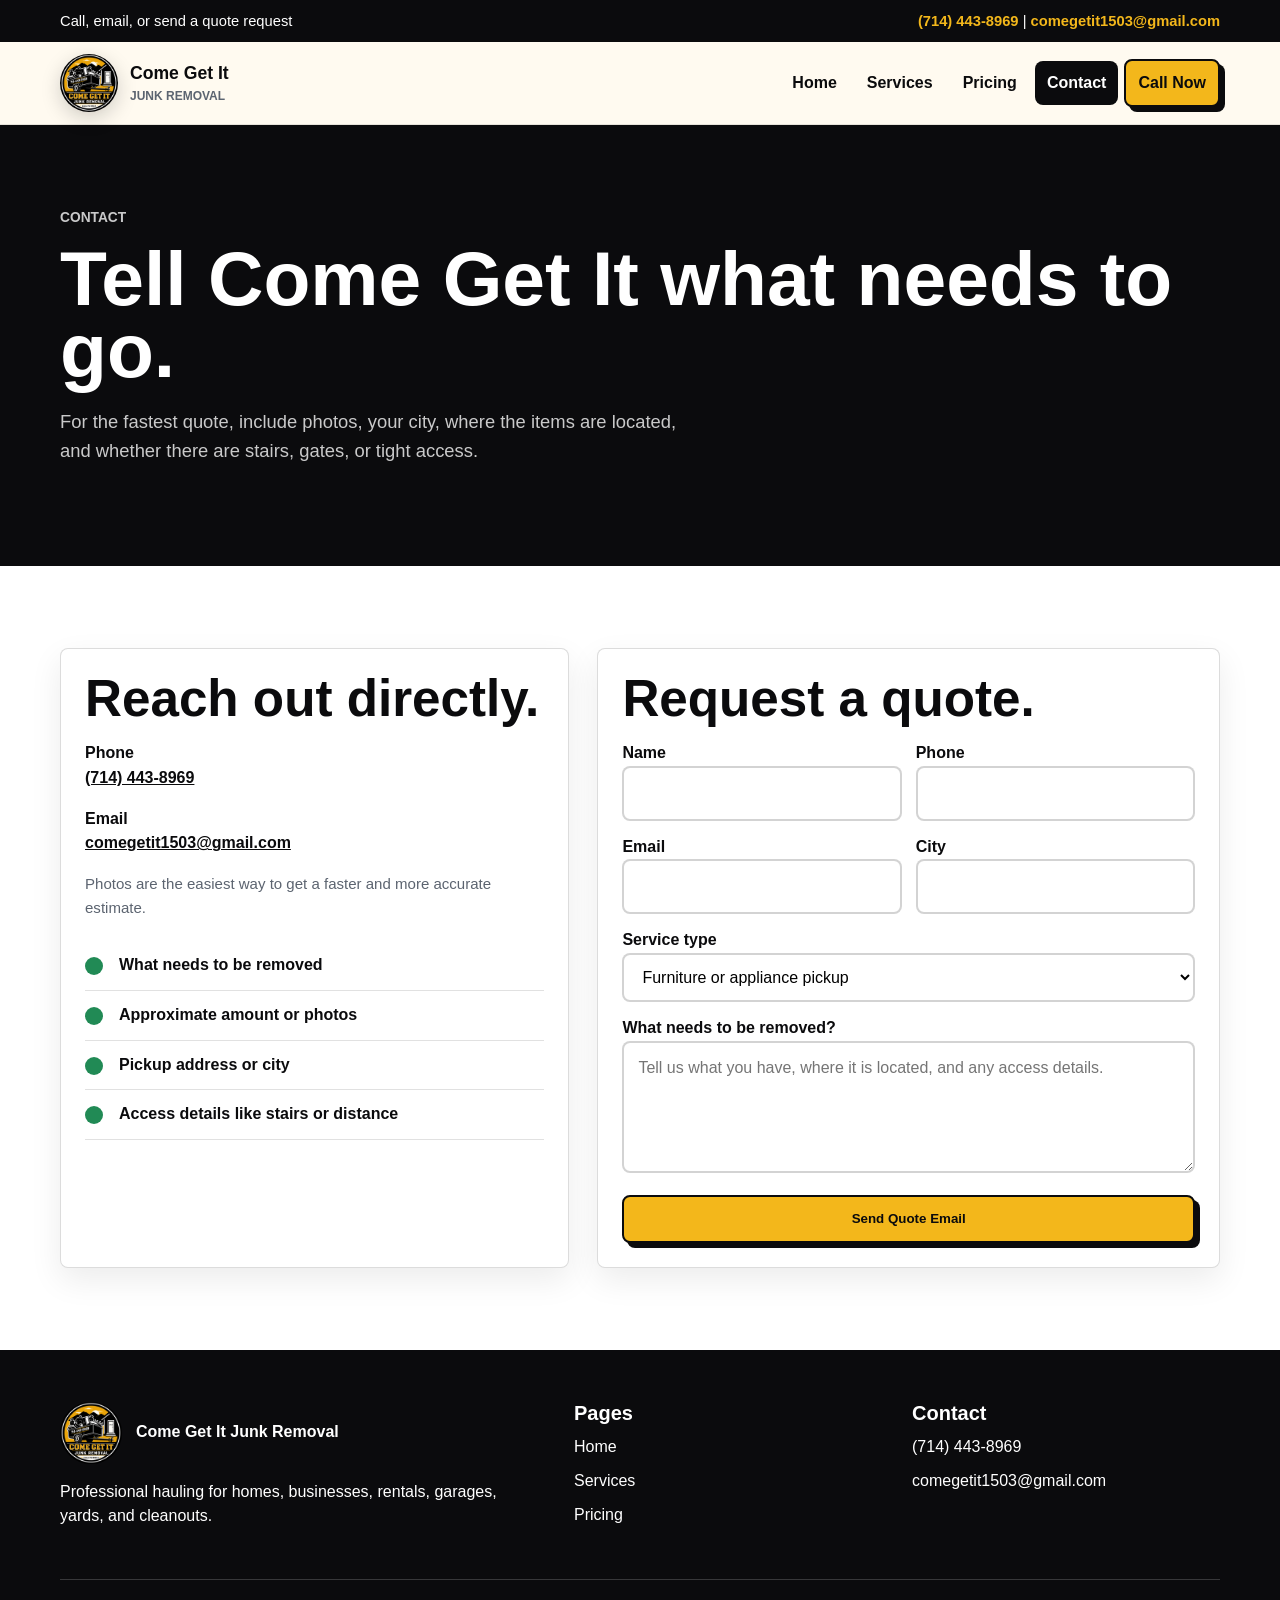
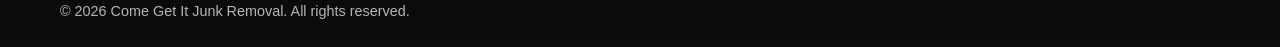
==== contact.html @ c408c3f6 "Add files via upload" ====
<!doctype html>
<html lang="en">
  <head>
    <meta charset="utf-8">
    <meta name="viewport" content="width=device-width, initial-scale=1">
    <title>Contact | Come Get It Junk Removal</title>
    <meta name="description" content="Contact Come Get It Junk Removal for a quote. Call 714-443-8969 or email comegetit1503@gmail.com.">
    <link rel="stylesheet" href="styles.css">
  </head>
  <body>
    <div class="topbar"><div class="topbar-inner"><span>Call, email, or send a quote request</span><span><a href="tel:7144438969">(714) 443-8969</a> | <a href="mailto:comegetit1503@gmail.com">comegetit1503@gmail.com</a></span></div></div>
    <header class="site-header"><div class="nav-inner"><a class="brand" href="index.html"><img src="come-get-it-junk-removal-logo-refresh.png" alt="Come Get It Junk Removal logo"><span>Come Get It <small>Junk Removal</small></span></a><button class="nav-toggle" type="button" aria-label="Open menu" aria-expanded="false"></button><nav class="nav-links" aria-label="Main navigation"><a href="index.html">Home</a><a href="services.html">Services</a><a href="pricing.html">Pricing</a><a href="contact.html" aria-current="page">Contact</a><a class="button" href="tel:7144438969">Call Now</a></nav></div></header>
    <main>
      <section class="section dark">
        <div class="section-inner">
          <p class="eyebrow">Contact</p>
          <h1>Tell Come Get It what needs to go.</h1>
          <p class="lead">For the fastest quote, include photos, your city, where the items are located, and whether there are stairs, gates, or tight access.</p>
        </div>
      </section>
      <section class="section alt">
        <div class="section-inner contact-grid">
          <div class="contact-card">
            <h2>Reach out directly.</h2>
            <p><strong>Phone</strong><br><a href="tel:7144438969">(714) 443-8969</a></p>
            <p><strong>Email</strong><br><a href="mailto:comegetit1503@gmail.com">comegetit1503@gmail.com</a></p>
            <p class="note">Photos are the easiest way to get a faster and more accurate estimate.</p>
            <ul class="check-list">
              <li>What needs to be removed</li>
              <li>Approximate amount or photos</li>
              <li>Pickup address or city</li>
              <li>Access details like stairs or distance</li>
            </ul>
          </div>
          <div class="contact-card">
            <h2>Request a quote.</h2>
            <form data-quote-form>
              <div class="form-row">
                <div><label for="name">Name</label><input id="name" name="name" autocomplete="name" required></div>
                <div><label for="phone">Phone</label><input id="phone" name="phone" autocomplete="tel" required></div>
              </div>
              <div class="form-row">
                <div><label for="email">Email</label><input id="email" name="email" type="email" autocomplete="email"></div>
                <div><label for="city">City</label><input id="city" name="city" autocomplete="address-level2"></div>
              </div>
              <div><label for="service">Service type</label><select id="service" name="service"><option>Furniture or appliance pickup</option><option>Garage or storage cleanout</option><option>Rental or move-out cleanout</option><option>Yard debris or outdoor junk</option><option>Mixed junk removal</option></select></div>
              <div><label for="details">What needs to be removed?</label><textarea id="details" name="details" placeholder="Tell us what you have, where it is located, and any access details."></textarea></div>
              <button class="button" type="submit">Send Quote Email</button>
            </form>
          </div>
        </div>
      </section>
    </main>
    <footer class="site-footer"><div class="footer-inner"><div><div class="footer-brand"><img src="come-get-it-junk-removal-logo-refresh.png" alt="Come Get It Junk Removal logo"><strong>Come Get It Junk Removal</strong></div><p>Professional hauling for homes, businesses, rentals, garages, yards, and cleanouts.</p></div><div><h3>Pages</h3><ul class="footer-list"><li><a href="index.html">Home</a></li><li><a href="services.html">Services</a></li><li><a href="pricing.html">Pricing</a></li></ul></div><div><h3>Contact</h3><ul class="footer-list"><li><a href="tel:7144438969">(714) 443-8969</a></li><li><a href="mailto:comegetit1503@gmail.com">comegetit1503@gmail.com</a></li></ul></div></div><div class="copyright">&copy; 2026 Come Get It Junk Removal. All rights reserved.</div></footer>
    <script src="script.js"></script>
  </body>
</html>
---- styles.css ----
:root {
  --ink: #0b0b0d;
  --charcoal: #17191d;
  --steel: #5c6470;
  --line: #e8e2d6;
  --paper: #fffaf0;
  --white: #ffffff;
  --gold: #f3b71b;
  --gold-dark: #c98f04;
  --green: #218a55;
  --shadow: 0 24px 70px rgba(10, 10, 10, 0.18);
  --radius: 8px;
}

* {
  box-sizing: border-box;
}

body {
  margin: 0;
  color: var(--ink);
  background: var(--paper);
  font-family: Arial, Helvetica, sans-serif;
  line-height: 1.55;
}

img {
  max-width: 100%;
  display: block;
}

a {
  color: inherit;
}

.topbar {
  background: var(--ink);
  color: var(--white);
  font-size: 0.92rem;
}

.topbar-inner,
.nav-inner,
.section-inner,
.footer-inner {
  width: min(1160px, calc(100% - 32px));
  margin: 0 auto;
}

.topbar-inner {
  min-height: 42px;
  display: flex;
  align-items: center;
  justify-content: space-between;
  gap: 18px;
}

.topbar a {
  color: var(--gold);
  text-decoration: none;
  font-weight: 700;
}

.site-header {
  position: sticky;
  top: 0;
  z-index: 20;
  background: rgba(255, 250, 240, 0.96);
  border-bottom: 1px solid rgba(11, 11, 13, 0.1);
  backdrop-filter: blur(14px);
}

.nav-inner {
  min-height: 82px;
  display: flex;
  align-items: center;
  justify-content: space-between;
  gap: 24px;
}

.brand {
  display: flex;
  align-items: center;
  gap: 12px;
  text-decoration: none;
  font-weight: 900;
  letter-spacing: 0;
}

.brand img {
  width: 58px;
  height: 58px;
  border-radius: 50%;
  object-fit: cover;
  box-shadow: 0 6px 20px rgba(0, 0, 0, 0.18);
}

.brand span {
  display: block;
  font-size: 1.1rem;
}

.brand small {
  display: block;
  color: var(--steel);
  font-weight: 800;
  font-size: 0.75rem;
  text-transform: uppercase;
}

.nav-links {
  display: flex;
  align-items: center;
  gap: 6px;
}

.nav-links a {
  text-decoration: none;
  font-weight: 800;
  padding: 10px 12px;
  border-radius: var(--radius);
}

.nav-links a:hover,
.nav-links a[aria-current="page"] {
  background: var(--ink);
  color: var(--white);
}

.nav-toggle {
  display: none;
  border: 0;
  background: var(--ink);
  color: var(--white);
  width: 44px;
  height: 44px;
  border-radius: var(--radius);
  font-size: 1.45rem;
  cursor: pointer;
}

.nav-toggle::before {
  content: "\2630";
}

.button {
  display: inline-flex;
  align-items: center;
  justify-content: center;
  min-height: 48px;
  padding: 0 18px;
  border-radius: var(--radius);
  border: 2px solid var(--ink);
  background: var(--gold);
  color: var(--ink);
  font-weight: 900;
  text-decoration: none;
  box-shadow: 5px 5px 0 var(--ink);
  transition: transform 0.16s ease, box-shadow 0.16s ease;
}

.button:hover {
  transform: translate(2px, 2px);
  box-shadow: 3px 3px 0 var(--ink);
}

.button.dark {
  background: var(--ink);
  color: var(--white);
  border-color: var(--ink);
  box-shadow: 5px 5px 0 var(--gold);
}

.button.light {
  background: var(--white);
}

.hero {
  background:
    linear-gradient(110deg, rgba(11, 11, 13, 0.92), rgba(11, 11, 13, 0.78)),
    radial-gradient(circle at 80% 20%, rgba(243, 183, 27, 0.36), transparent 34%),
    var(--ink);
  color: var(--white);
  overflow: hidden;
}

.hero-inner {
  width: min(1160px, calc(100% - 32px));
  margin: 0 auto;
  min-height: 650px;
  display: grid;
  grid-template-columns: 1.05fr 0.95fr;
  align-items: center;
  gap: 54px;
  padding: 62px 0;
}

.eyebrow {
  color: var(--gold);
  font-weight: 900;
  text-transform: uppercase;
  font-size: 0.86rem;
}

h1,
h2,
h3,
p {
  margin-top: 0;
}

h1 {
  font-size: clamp(2.65rem, 6vw, 5.25rem);
  line-height: 0.94;
  margin-bottom: 22px;
  letter-spacing: 0;
}

h2 {
  font-size: clamp(2rem, 4vw, 3.25rem);
  line-height: 1.02;
  margin-bottom: 16px;
  letter-spacing: 0;
}

h3 {
  font-size: 1.25rem;
  line-height: 1.18;
  margin-bottom: 10px;
}

.lead {
  font-size: 1.15rem;
  color: rgba(255, 255, 255, 0.84);
  max-width: 620px;
}

.hero-actions,
.cta-actions {
  display: flex;
  gap: 14px;
  flex-wrap: wrap;
  margin-top: 28px;
}

.hero-card {
  position: relative;
  min-height: 500px;
  display: grid;
  place-items: center;
}

.logo-stage {
  width: min(440px, 90vw);
  aspect-ratio: 1;
  border-radius: 50%;
  background: var(--gold);
  padding: 12px;
  box-shadow: var(--shadow);
}

.logo-stage img {
  width: 100%;
  height: 100%;
  border-radius: 50%;
  object-fit: cover;
}

.quick-panel {
  position: absolute;
  right: 0;
  bottom: 24px;
  width: min(310px, 78vw);
  background: var(--white);
  color: var(--ink);
  border: 2px solid var(--ink);
  border-radius: var(--radius);
  box-shadow: 8px 8px 0 var(--gold);
  padding: 20px;
}

.quick-panel strong {
  display: block;
  font-size: 1.4rem;
  line-height: 1.1;
}

.quick-panel span {
  color: var(--steel);
  font-weight: 700;
}

.section {
  padding: 82px 0;
}

.section.alt {
  background: var(--white);
}

.section.dark {
  background: var(--ink);
  color: var(--white);
}

.section-head {
  max-width: 760px;
  margin-bottom: 34px;
}

.section-head p {
  color: var(--steel);
  font-size: 1.05rem;
}

.dark .section-head p,
.dark p {
  color: rgba(255, 255, 255, 0.78);
}

.grid {
  display: grid;
  gap: 20px;
}

.grid.three {
  grid-template-columns: repeat(3, minmax(0, 1fr));
}

.grid.two {
  grid-template-columns: repeat(2, minmax(0, 1fr));
}

.card,
.service-card,
.price-card,
.contact-card {
  background: var(--white);
  border: 1px solid rgba(11, 11, 13, 0.14);
  border-radius: var(--radius);
  padding: 24px;
  box-shadow: 0 12px 32px rgba(10, 10, 10, 0.08);
}

.card strong,
.service-card strong {
  color: var(--gold-dark);
}

.icon {
  width: 42px;
  height: 42px;
  border-radius: var(--radius);
  display: grid;
  place-items: center;
  background: var(--ink);
  color: var(--gold);
  font-weight: 900;
  margin-bottom: 16px;
}

.split {
  display: grid;
  grid-template-columns: 0.95fr 1.05fr;
  gap: 44px;
  align-items: center;
}

.image-band {
  min-height: 430px;
  border-radius: var(--radius);
  border: 2px solid var(--ink);
  background:
    linear-gradient(145deg, rgba(243, 183, 27, 0.92), rgba(255, 255, 255, 0.86)),
    url("come-get-it-junk-removal-logo-refresh.png") center / 360px no-repeat;
  box-shadow: 10px 10px 0 var(--ink);
}

.check-list {
  padding: 0;
  margin: 22px 0 0;
  list-style: none;
}

.check-list li {
  padding: 12px 0 12px 34px;
  border-bottom: 1px solid rgba(11, 11, 13, 0.12);
  position: relative;
  font-weight: 800;
}

.check-list li::before {
  content: "";
  position: absolute;
  left: 0;
  top: 16px;
  width: 18px;
  height: 18px;
  border-radius: 50%;
  background: var(--green);
}

.steps {
  counter-reset: steps;
}

.step {
  counter-increment: steps;
  position: relative;
  padding-left: 76px;
}

.step::before {
  content: counter(steps);
  position: absolute;
  left: 0;
  top: 2px;
  width: 52px;
  height: 52px;
  border-radius: 50%;
  display: grid;
  place-items: center;
  background: var(--gold);
  color: var(--ink);
  border: 2px solid var(--ink);
  font-weight: 900;
}

.service-list {
  columns: 2;
  padding-left: 20px;
}

.service-list li {
  break-inside: avoid;
  margin-bottom: 9px;
  font-weight: 700;
}

.price-card.featured {
  border: 3px solid var(--gold);
  box-shadow: 9px 9px 0 var(--ink);
}

.price {
  display: block;
  font-size: 2.15rem;
  font-weight: 900;
  margin: 14px 0 4px;
}

.note {
  color: var(--steel);
  font-size: 0.94rem;
}

.cta {
  background: var(--gold);
  color: var(--ink);
  padding: 62px 0;
}

.cta .section-inner {
  display: flex;
  align-items: center;
  justify-content: space-between;
  gap: 30px;
}

.cta h2 {
  margin-bottom: 8px;
}

.contact-grid {
  display: grid;
  grid-template-columns: 0.9fr 1.1fr;
  gap: 28px;
}

.contact-card a {
  color: var(--ink);
  font-weight: 900;
}

form {
  display: grid;
  gap: 14px;
}

label {
  font-weight: 900;
}

input,
select,
textarea {
  width: 100%;
  border: 2px solid rgba(11, 11, 13, 0.18);
  border-radius: var(--radius);
  padding: 13px 14px;
  font: inherit;
  background: var(--white);
}

textarea {
  min-height: 132px;
  resize: vertical;
}

.form-row {
  display: grid;
  grid-template-columns: 1fr 1fr;
  gap: 14px;
}

.site-footer {
  background: var(--ink);
  color: var(--white);
  padding: 52px 0 24px;
}

.footer-inner {
  display: grid;
  grid-template-columns: 1.1fr 0.7fr 0.7fr;
  gap: 30px;
}

.footer-brand {
  display: flex;
  align-items: center;
  gap: 14px;
  margin-bottom: 16px;
}

.footer-brand img {
  width: 62px;
  height: 62px;
  border-radius: 50%;
}

.footer-inner a {
  color: var(--white);
  text-decoration: none;
}

.footer-inner a:hover {
  color: var(--gold);
}

.footer-list {
  padding: 0;
  list-style: none;
  margin: 0;
}

.footer-list li {
  margin-bottom: 9px;
}

.copyright {
  width: min(1160px, calc(100% - 32px));
  margin: 34px auto 0;
  padding-top: 20px;
  border-top: 1px solid rgba(255, 255, 255, 0.18);
  color: rgba(255, 255, 255, 0.7);
  font-size: 0.9rem;
}

@media (max-width: 880px) {
  .topbar-inner {
    flex-direction: column;
    align-items: flex-start;
    padding: 10px 0;
    gap: 4px;
  }

  .nav-toggle {
    display: grid;
    place-items: center;
  }

  .nav-links {
    position: absolute;
    left: 16px;
    right: 16px;
    top: calc(100% + 8px);
    display: none;
    flex-direction: column;
    align-items: stretch;
    background: var(--white);
    padding: 12px;
    border: 2px solid var(--ink);
    border-radius: var(--radius);
    box-shadow: 7px 7px 0 var(--gold);
  }

  .nav-links.open {
    display: flex;
  }

  .nav-links a {
    padding: 13px 12px;
  }

  .hero-inner,
  .split,
  .contact-grid,
  .grid.two,
  .grid.three,
  .footer-inner {
    grid-template-columns: 1fr;
  }

  .hero-inner {
    min-height: auto;
    gap: 22px;
  }

  .hero-card {
    min-height: 380px;
  }

  .quick-panel {
    position: static;
    margin-top: -36px;
    justify-self: center;
  }

  .cta .section-inner {
    flex-direction: column;
    align-items: flex-start;
  }

  .form-row {
    grid-template-columns: 1fr;
  }

  .service-list {
    columns: 1;
  }
}

@media (max-width: 540px) {
  .brand span {
    font-size: 1rem;
  }

  .brand img {
    width: 50px;
    height: 50px;
  }

  .section {
    padding: 58px 0;
  }

  .hero-actions,
  .cta-actions {
    flex-direction: column;
  }

  .button {
    width: 100%;
  }
}
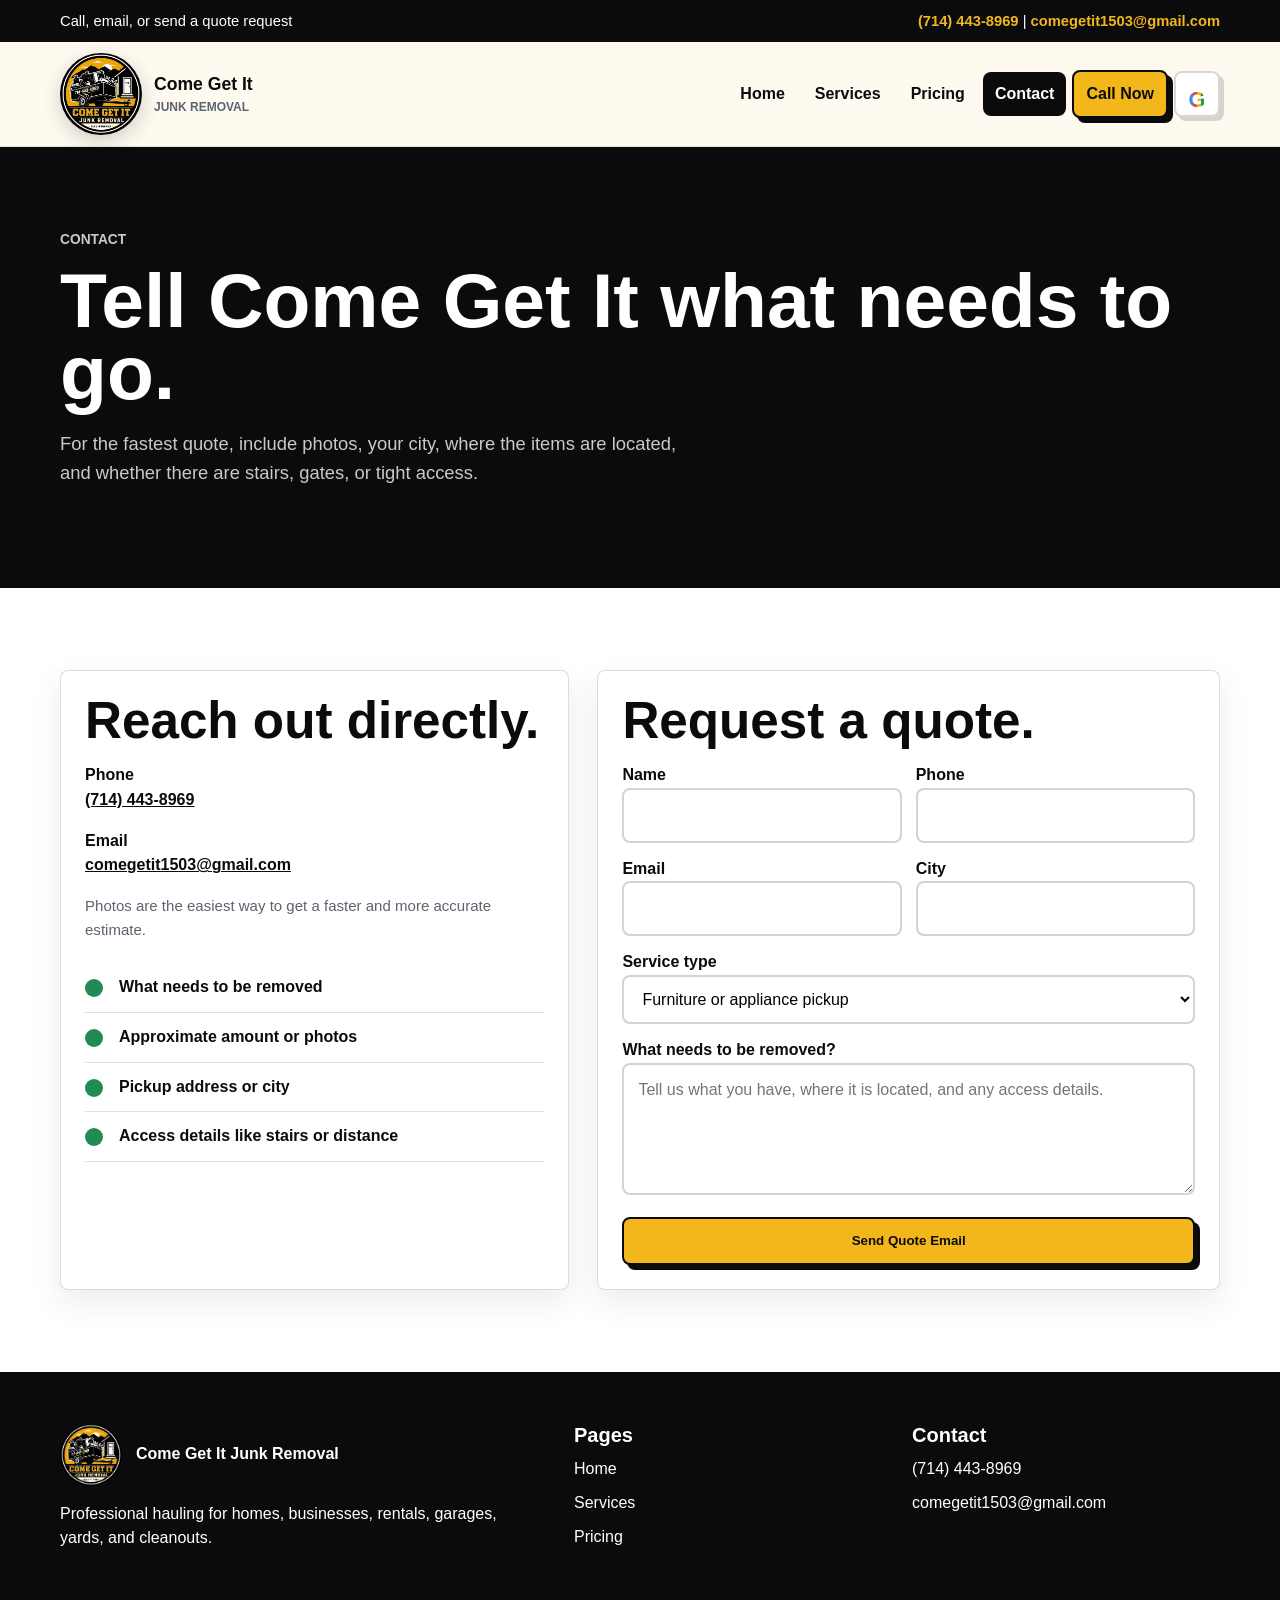
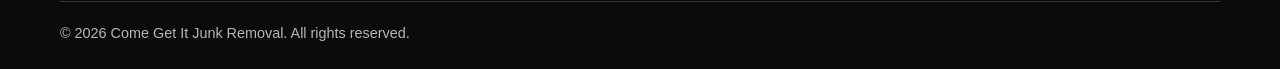
==== commit fa27b8f7: "Add files via upload" ====
--- a/contact.html
+++ b/contact.html
@@ -9,7 +9,7 @@
   </head>
   <body>
     <div class="topbar"><div class="topbar-inner"><span>Call, email, or send a quote request</span><span><a href="tel:7144438969">(714) 443-8969</a> | <a href="mailto:comegetit1503@gmail.com">comegetit1503@gmail.com</a></span></div></div>
-    <header class="site-header"><div class="nav-inner"><a class="brand" href="index.html"><img src="come-get-it-junk-removal-logo-refresh.png" alt="Come Get It Junk Removal logo"><span>Come Get It <small>Junk Removal</small></span></a><button class="nav-toggle" type="button" aria-label="Open menu" aria-expanded="false"></button><nav class="nav-links" aria-label="Main navigation"><a href="index.html">Home</a><a href="services.html">Services</a><a href="pricing.html">Pricing</a><a href="contact.html" aria-current="page">Contact</a><a class="button" href="tel:7144438969">Call Now</a></nav></div></header>
+    <header class="site-header"><div class="nav-inner"><a class="brand" href="index.html"><img src="come-get-it-junk-removal-logo-refresh.png" alt="Come Get It Junk Removal logo"><span>Come Get It <small>Junk Removal</small></span></a><button class="nav-toggle" type="button" aria-label="Open menu" aria-expanded="false"></button><nav class="nav-links" aria-label="Main navigation"><a href="index.html">Home</a><a href="services.html">Services</a><a href="pricing.html">Pricing</a><a href="contact.html" aria-current="page">Contact</a><a class="button" href="tel:7144438969">Call Now</a><a class="google-review" href="https://www.google.com/search?q=come+get+it+jung+removal&oq=come+&gs_lcrp=EgZjaHJvbWUqBggAEEUYOzIGCAAQRRg7MgYIARBFGDkyDAgCECMYJxiABBiKBTIHCAMQLhiABDIGCAQQRRg8MgYIBRBFGDwyBggGEEUYPDIGCAcQRRg80gEIMzIyMWowajeoAgCwAgA&sourceid=chrome&ie=UTF-8#lrd=0x455774424c868865:0x972caba1a61c6d0f,1,,,," target="_blank" rel="noopener" aria-label="Read Come Get It Google reviews"><span class="google-g">G</span></a></nav></div></header>
     <main>
       <section class="section dark">
         <div class="section-inner">
--- a/styles.css
+++ b/styles.css
@@ -71,7 +71,7 @@
 }
 
 .nav-inner {
-  min-height: 82px;
+  min-height: 104px;
   display: flex;
   align-items: center;
   justify-content: space-between;
@@ -88,8 +88,8 @@
 }
 
 .brand img {
-  width: 58px;
-  height: 58px;
+  width: 82px;
+  height: 82px;
   border-radius: 50%;
   object-fit: cover;
   box-shadow: 0 6px 20px rgba(0, 0, 0, 0.18);
@@ -125,6 +125,35 @@
 .nav-links a[aria-current="page"] {
   background: var(--ink);
   color: var(--white);
+}
+
+.google-review {
+  min-width: 46px;
+  height: 46px;
+  padding: 0;
+  display: inline-grid;
+  place-items: center;
+  border: 2px solid rgba(11, 11, 13, 0.16);
+  border-radius: var(--radius);
+  background: var(--white);
+  text-decoration: none;
+  box-shadow: 4px 4px 0 rgba(11, 11, 13, 0.16);
+}
+
+.google-review:hover {
+  background: var(--white);
+  color: inherit;
+  border-color: var(--ink);
+}
+
+.google-g {
+  font-size: 1.35rem;
+  font-weight: 900;
+  font-family: Arial, Helvetica, sans-serif;
+  background: linear-gradient(90deg, #4285f4 0 25%, #db4437 25% 50%, #f4b400 50% 75%, #0f9d58 75% 100%);
+  -webkit-background-clip: text;
+  background-clip: text;
+  color: transparent;
 }
 
 .nav-toggle {
@@ -177,8 +206,8 @@
 
 .hero {
   background:
-    linear-gradient(110deg, rgba(11, 11, 13, 0.92), rgba(11, 11, 13, 0.78)),
-    radial-gradient(circle at 80% 20%, rgba(243, 183, 27, 0.36), transparent 34%),
+    linear-gradient(90deg, rgba(0, 0, 0, 0.92) 0%, rgba(0, 0, 0, 0.76) 38%, rgba(0, 0, 0, 0.22) 68%, rgba(0, 0, 0, 0.08) 100%),
+    url("come-get-it-hero-junk-removal.png") center / cover no-repeat,
     var(--ink);
   color: var(--white);
   overflow: hidden;
@@ -189,7 +218,7 @@
   margin: 0 auto;
   min-height: 650px;
   display: grid;
-  grid-template-columns: 1.05fr 0.95fr;
+  grid-template-columns: minmax(0, 0.82fr) minmax(0, 1.18fr);
   align-items: center;
   gap: 54px;
   padding: 62px 0;
@@ -248,6 +277,10 @@
   min-height: 500px;
   display: grid;
   place-items: center;
+}
+
+.hero-photo-space {
+  min-height: 500px;
 }
 
 .logo-stage {
@@ -616,8 +649,19 @@
     gap: 22px;
   }
 
+  .hero {
+    background:
+      linear-gradient(180deg, rgba(0, 0, 0, 0.9) 0%, rgba(0, 0, 0, 0.72) 52%, rgba(0, 0, 0, 0.35) 100%),
+      url("come-get-it-hero-junk-removal.png") center / cover no-repeat,
+      var(--ink);
+  }
+
   .hero-card {
     min-height: 380px;
+  }
+
+  .hero-photo-space {
+    min-height: 260px;
   }
 
   .quick-panel {
@@ -646,8 +690,8 @@
   }
 
   .brand img {
-    width: 50px;
-    height: 50px;
+    width: 68px;
+    height: 68px;
   }
 
   .section {
